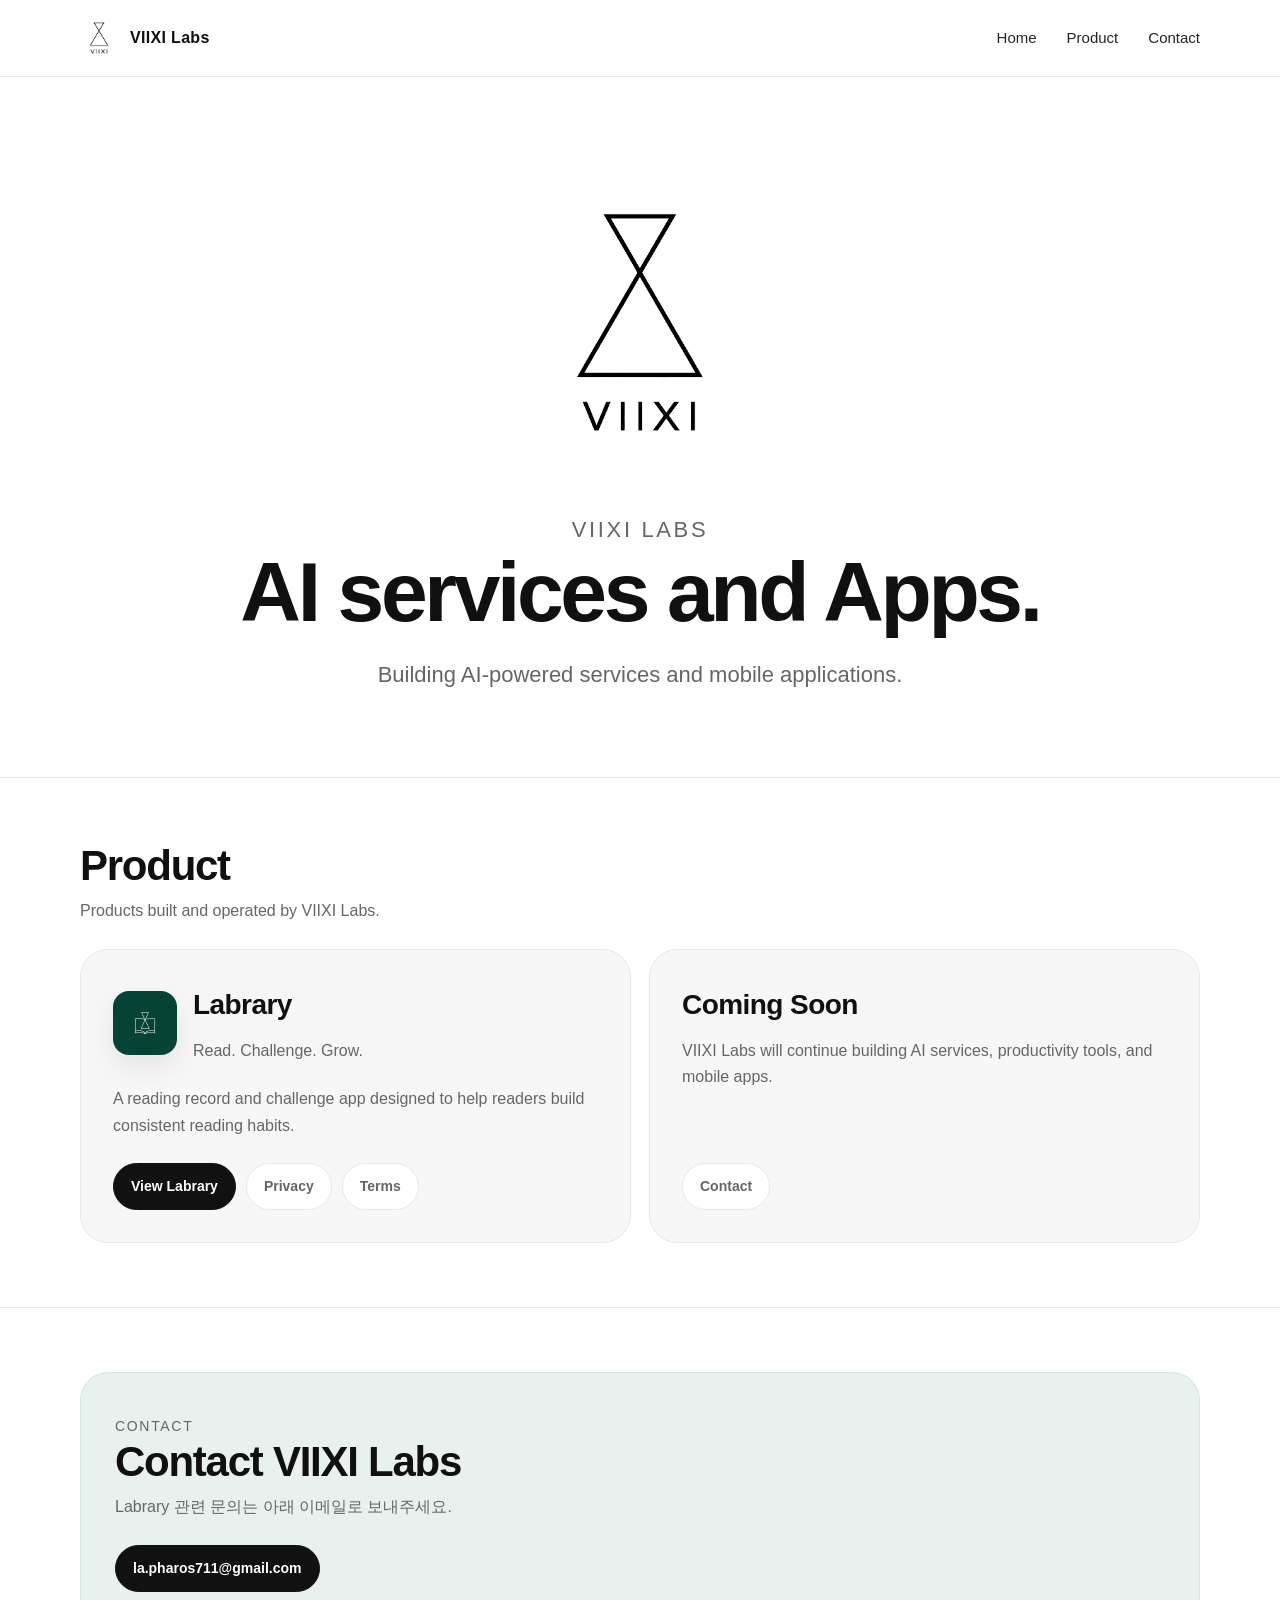
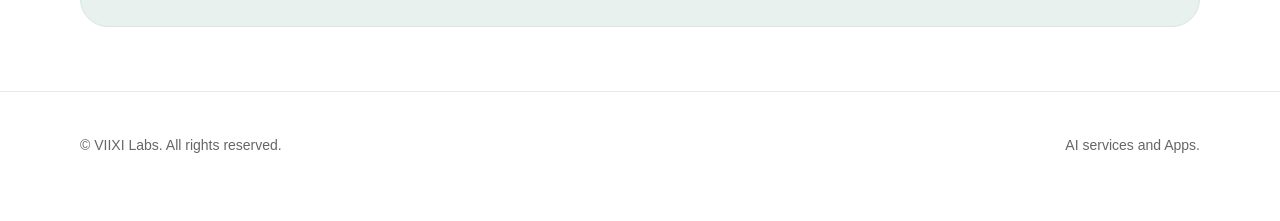
==== index.html @ dda53515 "Add files via upload" ====
<!doctype html>
<html lang="ko">
<head>
  <meta charset="utf-8">
  <meta name="viewport" content="width=device-width, initial-scale=1">
  <title>VIIXI Labs | AI services and Apps</title>
  <meta name="description" content="VIIXI Labs builds AI services and Apps.">
  <link rel="stylesheet" href="/style.css">
</head>
<body>
  <header class="nav-wrap">
    <div class="container nav">
      <a class="brand" href="/">
        <img src="/assets/viixi-logo.png" alt="VIIXI Labs logo">
        <span>VIIXI Labs</span>
      </a>
      <nav class="nav-links">
        <a href="/">Home</a>
        <a href="/#product">Product</a>
        <a href="/#contact">Contact</a>
      </nav>
    </div>
  </header>
  
<main>
  <section class="container hero" id="home">
    <img class="hero-logo" src="/assets/viixi-logo.png" alt="VIIXI logo">
    <p class="eyebrow">VIIXI Labs</p>
    <h1>AI services and Apps.</h1>
    <p>Building AI-powered services and mobile applications.</p>
  </section>

  <section class="section" id="product">
    <div class="container">
      <div class="section-head">
        <div>
          <h2>Product</h2>
          <p class="section-desc">Products built and operated by VIIXI Labs.</p>
        </div>
      </div>

      <div class="grid">
        <article class="card">
          <div>
            <div class="product-title-row">
              <img class="app-icon" src="/assets/labrary-icon.png" alt="Labrary app icon">
              <div>
                <h3>Labrary</h3>
                <p>Read. Challenge. Grow.</p>
              </div>
            </div>
            <p style="margin-top: 22px;">A reading record and challenge app designed to help readers build consistent reading habits.</p>
          </div>
          <div class="button-row">
            <a class="button dark" href="/labrary/">View Labrary</a>
            <a class="button secondary" href="/labrary/privacy/">Privacy</a>
            <a class="button secondary" href="/labrary/terms/">Terms</a>
          </div>
        </article>

        <article class="card">
          <div>
            <h3>Coming Soon</h3>
            <p>VIIXI Labs will continue building AI services, productivity tools, and mobile apps.</p>
          </div>
          <div class="button-row">
            <a class="button secondary" href="#contact">Contact</a>
          </div>
        </article>
      </div>
    </div>
  </section>

  <section class="section" id="contact">
    <div class="container">
      <div class="contact-box">
        <p class="eyebrow">Contact</p>
        <h2>Contact VIIXI Labs</h2>
        <p>Labrary 관련 문의는 아래 이메일로 보내주세요.</p>
        <div class="button-row">
          <a class="button dark" href="mailto:la.pharos711@gmail.com">la.pharos711@gmail.com</a>
        </div>
      </div>
    </div>
  </section>
</main>

  <footer class="footer">
    <div class="container footer-inner">
      <div>© VIIXI Labs. All rights reserved.</div>
      <div>AI services and Apps.</div>
    </div>
  </footer>
</body>
</html>
---- style.css ----
:root {
  --bg: #ffffff;
  --text: #101010;
  --muted: #666666;
  --soft: #f7f7f7;
  --line: #e8e8e8;
  --green: #013328;
  --green-soft: #e8f1ed;
}

* {
  box-sizing: border-box;
}

html {
  scroll-behavior: smooth;
}

body {
  margin: 0;
  background: var(--bg);
  color: var(--text);
  font-family: -apple-system, BlinkMacSystemFont, "Segoe UI", Roboto, "Noto Sans KR", "Apple SD Gothic Neo", Arial, sans-serif;
  line-height: 1.65;
}

a {
  color: inherit;
  text-decoration: none;
}

.container {
  width: min(1120px, calc(100% - 40px));
  margin: 0 auto;
}

.nav-wrap {
  position: sticky;
  top: 0;
  z-index: 10;
  background: rgba(255, 255, 255, 0.88);
  backdrop-filter: blur(18px);
  border-bottom: 1px solid var(--line);
}

.nav {
  height: 76px;
  display: flex;
  align-items: center;
  justify-content: space-between;
}

.brand {
  display: inline-flex;
  align-items: center;
  gap: 12px;
  font-weight: 650;
  letter-spacing: 0.02em;
}

.brand img {
  width: 38px;
  height: 38px;
  object-fit: contain;
}

.nav-links {
  display: flex;
  align-items: center;
  gap: 30px;
  font-size: 15px;
  color: #252525;
}

.nav-links a:hover,
.button:hover {
  opacity: 0.72;
}

.hero {
  padding: 112px 0 84px;
  text-align: center;
}

.hero-logo {
  width: 176px;
  height: auto;
  object-fit: contain;
  margin-bottom: 28px;
}

.eyebrow {
  margin: 0 0 12px;
  font-size: 14px;
  color: var(--muted);
  letter-spacing: 0.12em;
  text-transform: uppercase;
}

h1 {
  margin: 0;
  font-size: clamp(44px, 8vw, 84px);
  line-height: 1.05;
  letter-spacing: -0.04em;
  font-weight: 720;
}

.hero p {
  margin: 20px auto 0;
  max-width: 720px;
  font-size: clamp(18px, 2vw, 22px);
  color: var(--muted);
}

.section {
  padding: 64px 0;
  border-top: 1px solid var(--line);
}

.section-head {
  display: flex;
  align-items: end;
  justify-content: space-between;
  gap: 24px;
  margin-bottom: 24px;
}

.section h2 {
  margin: 0;
  font-size: clamp(28px, 4vw, 42px);
  letter-spacing: -0.03em;
  line-height: 1.15;
}

.section-desc {
  margin: 8px 0 0;
  color: var(--muted);
}

.grid {
  display: grid;
  grid-template-columns: repeat(2, minmax(0, 1fr));
  gap: 18px;
}

.card {
  background: var(--soft);
  border: 1px solid var(--line);
  border-radius: 28px;
  padding: 32px;
  min-height: 260px;
  display: flex;
  flex-direction: column;
  justify-content: space-between;
}

.card h3 {
  margin: 0 0 10px;
  font-size: 28px;
  letter-spacing: -0.02em;
}

.card p {
  margin: 0;
  color: var(--muted);
}

.product-title-row {
  display: flex;
  align-items: center;
  gap: 16px;
}

.app-icon {
  width: 64px;
  height: 64px;
  border-radius: 16px;
  object-fit: cover;
  box-shadow: 0 12px 30px rgba(0, 0, 0, 0.08);
}

.button-row {
  display: flex;
  flex-wrap: wrap;
  gap: 10px;
  margin-top: 24px;
}

.button {
  display: inline-flex;
  align-items: center;
  justify-content: center;
  border: 1px solid #111111;
  border-radius: 999px;
  padding: 11px 17px;
  font-size: 14px;
  font-weight: 560;
}

.button.dark {
  background: #111111;
  color: #ffffff;
}

.button.secondary {
  border-color: var(--line);
  color: var(--muted);
  background: #ffffff;
}

.split {
  display: grid;
  grid-template-columns: 0.9fr 1.1fr;
  gap: 36px;
  align-items: center;
}

.labrary-panel {
  background: linear-gradient(145deg, #013328, #00513f);
  border-radius: 36px;
  padding: 56px 28px;
  display: flex;
  justify-content: center;
  align-items: center;
}

.labrary-panel img {
  width: min(320px, 78%);
  height: auto;
  border-radius: 28px;
}

.store-card {
  background: #ffffff;
  border: 1px solid var(--line);
  border-radius: 24px;
  padding: 24px;
}

.store-card + .store-card {
  margin-top: 14px;
}

.store-card h3 {
  margin: 0 0 8px;
  font-size: 22px;
}

.store-card p {
  margin: 0 0 16px;
  color: var(--muted);
}

.contact-box {
  background: var(--green-soft);
  border: 1px solid #d7e6df;
  border-radius: 28px;
  padding: 34px;
}

.contact-box p {
  margin: 8px 0 0;
  color: var(--muted);
}

.footer {
  padding: 42px 0 64px;
  border-top: 1px solid var(--line);
  color: var(--muted);
  font-size: 14px;
}

.footer-inner {
  display: flex;
  justify-content: space-between;
  gap: 24px;
  flex-wrap: wrap;
}

.legal {
  max-width: 860px;
  padding: 58px 0 86px;
}

.legal h1 {
  font-size: 38px;
  letter-spacing: -0.03em;
  font-weight: 720;
  margin-bottom: 8px;
}

.legal .updated {
  color: var(--muted);
  margin-bottom: 36px;
}

.legal h2 {
  margin-top: 36px;
  font-size: 22px;
}

.legal p,
.legal li {
  color: #333333;
}

.legal ul {
  padding-left: 20px;
}

.notice {
  background: #fff8e6;
  border: 1px solid #ffe2a8;
  border-radius: 16px;
  padding: 16px;
  color: #5a4200;
  margin: 24px 0;
}

@media (max-width: 760px) {
  .nav {
    height: auto;
    padding: 18px 0;
    align-items: flex-start;
    gap: 16px;
    flex-direction: column;
  }

  .nav-links {
    gap: 18px;
    flex-wrap: wrap;
  }

  .hero {
    padding: 72px 0 60px;
  }

  .hero-logo {
    width: 140px;
  }

  .grid,
  .split {
    grid-template-columns: 1fr;
  }

  .section-head {
    align-items: flex-start;
    flex-direction: column;
  }

  .card {
    min-height: 230px;
  }
}
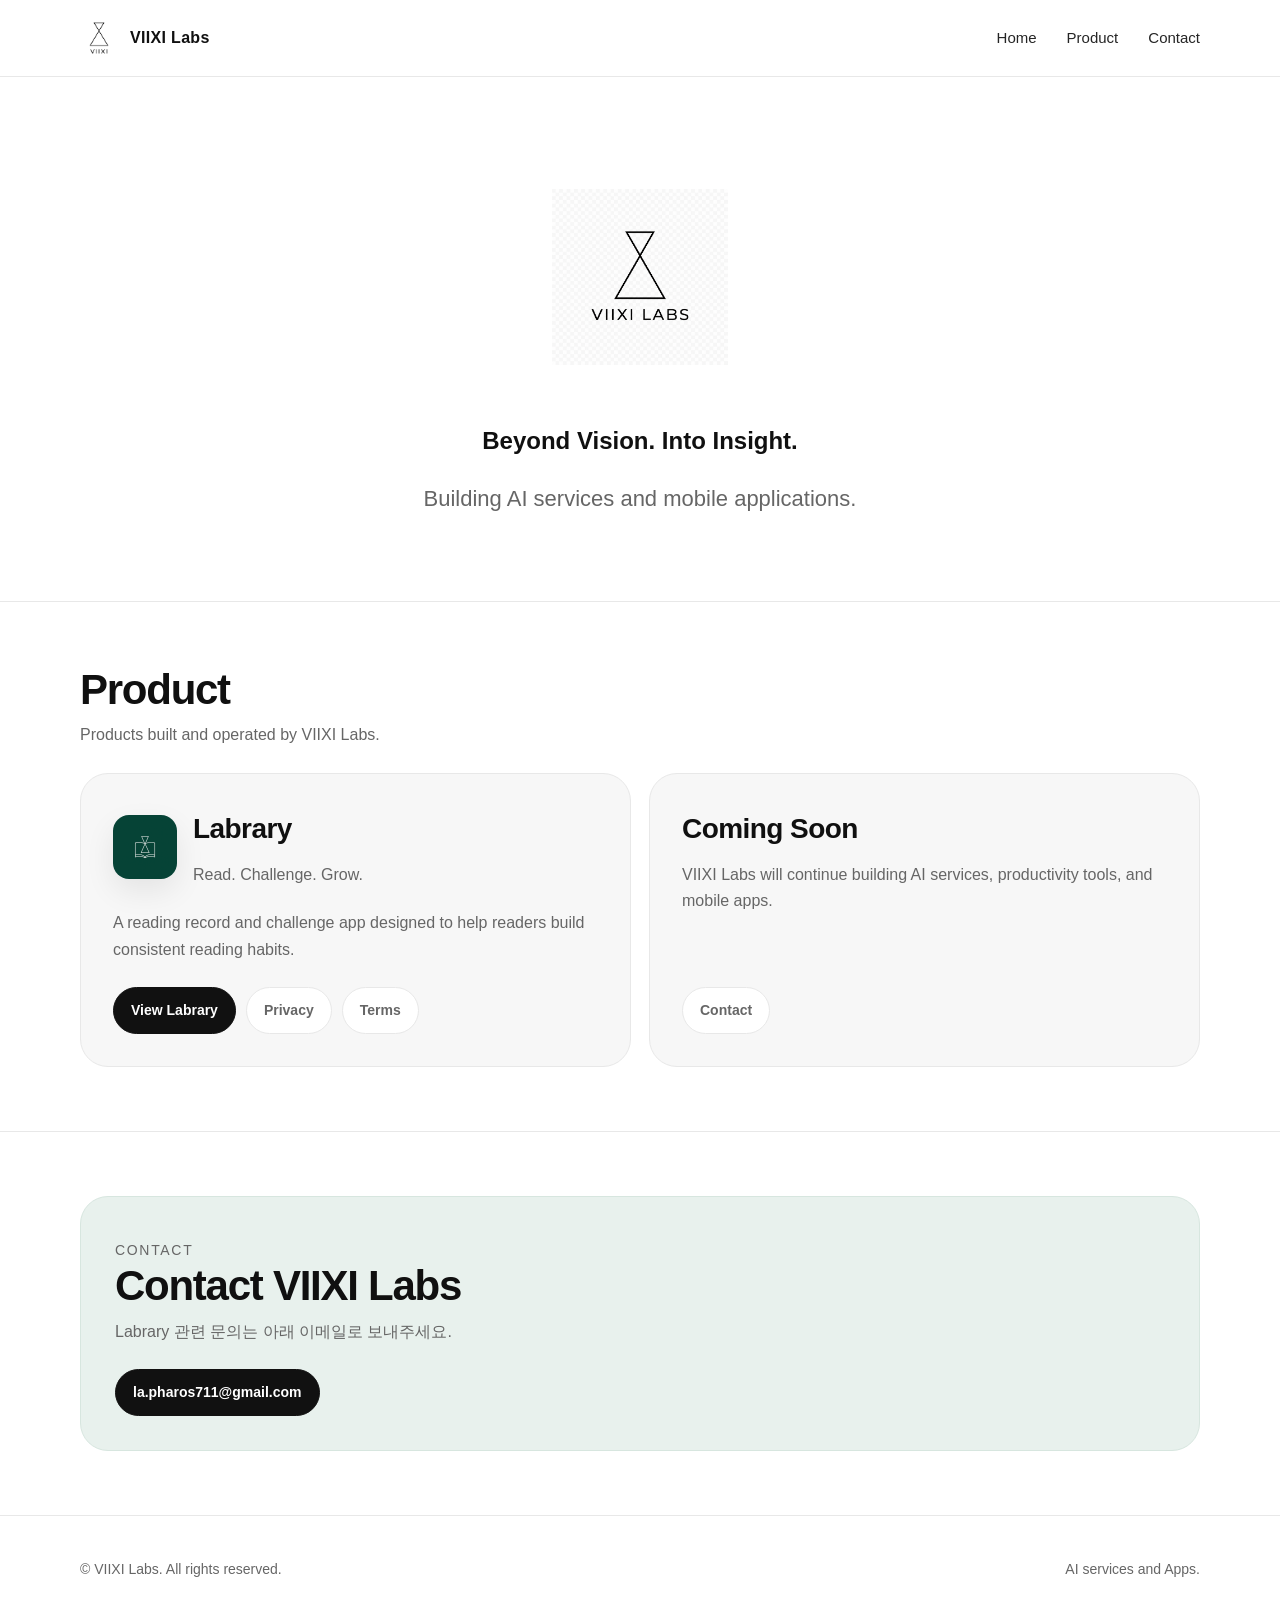
==== commit 0732cb77: "Update index.html" ====
--- a/index.html
+++ b/index.html
@@ -24,10 +24,9 @@
   
 <main>
   <section class="container hero" id="home">
-    <img class="hero-logo" src="/assets/viixi-logo.png" alt="VIIXI logo">
-    <p class="eyebrow">VIIXI Labs</p>
-    <h1>AI services and Apps.</h1>
-    <p>Building AI-powered services and mobile applications.</p>
+    <img class="hero-logo" src="/assets/viixilabs-logo.png" alt="VIIXI logo">
+    <h2>Beyond Vision. Into Insight.</h2>
+    <p>Building AI services and mobile applications.</p>
   </section>
 
   <section class="section" id="product">
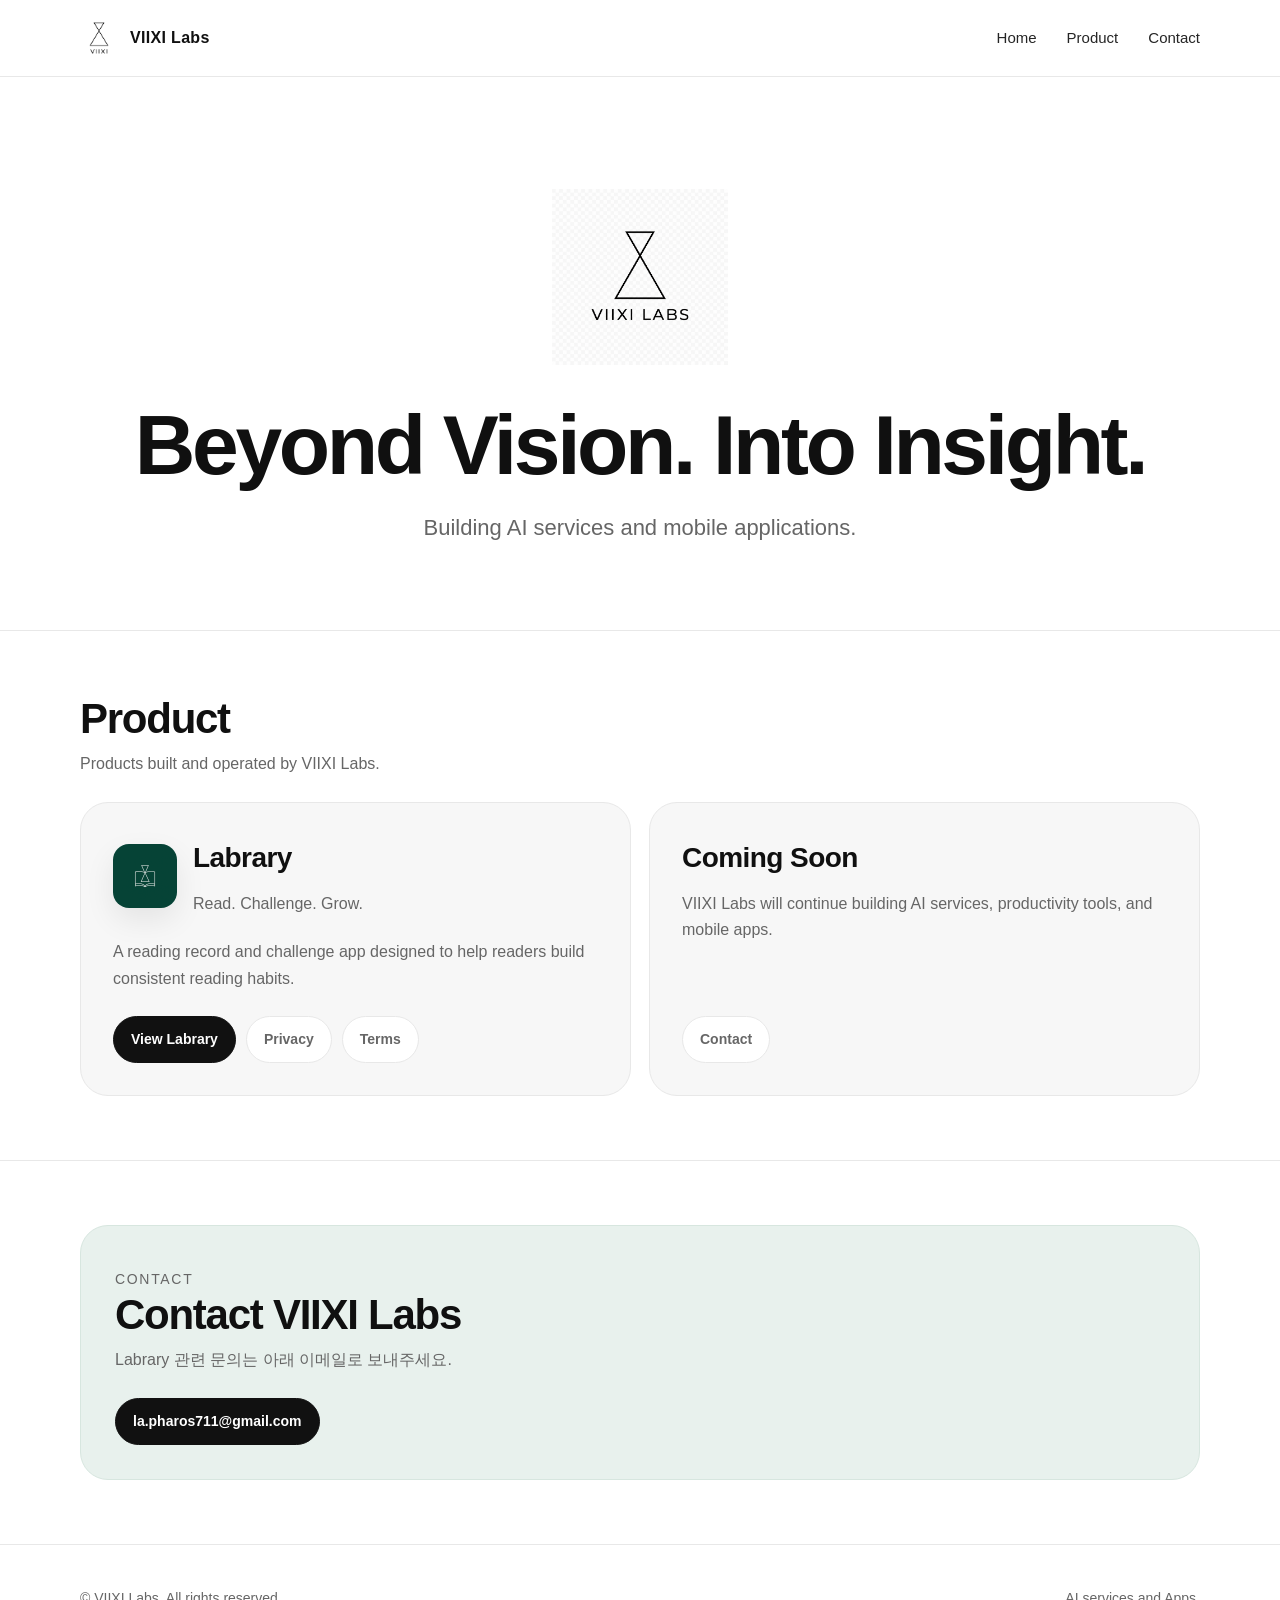
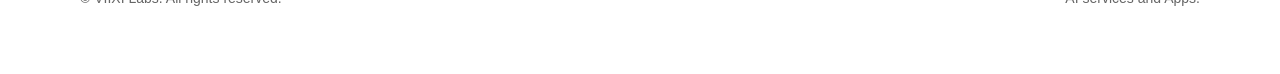
==== commit 970bf6ad: "Update index.html" ====
--- a/index.html
+++ b/index.html
@@ -25,7 +25,7 @@
 <main>
   <section class="container hero" id="home">
     <img class="hero-logo" src="/assets/viixilabs-logo.png" alt="VIIXI logo">
-    <h2>Beyond Vision. Into Insight.</h2>
+    <h1>Beyond Vision. Into Insight.</h1>
     <p>Building AI services and mobile applications.</p>
   </section>
 
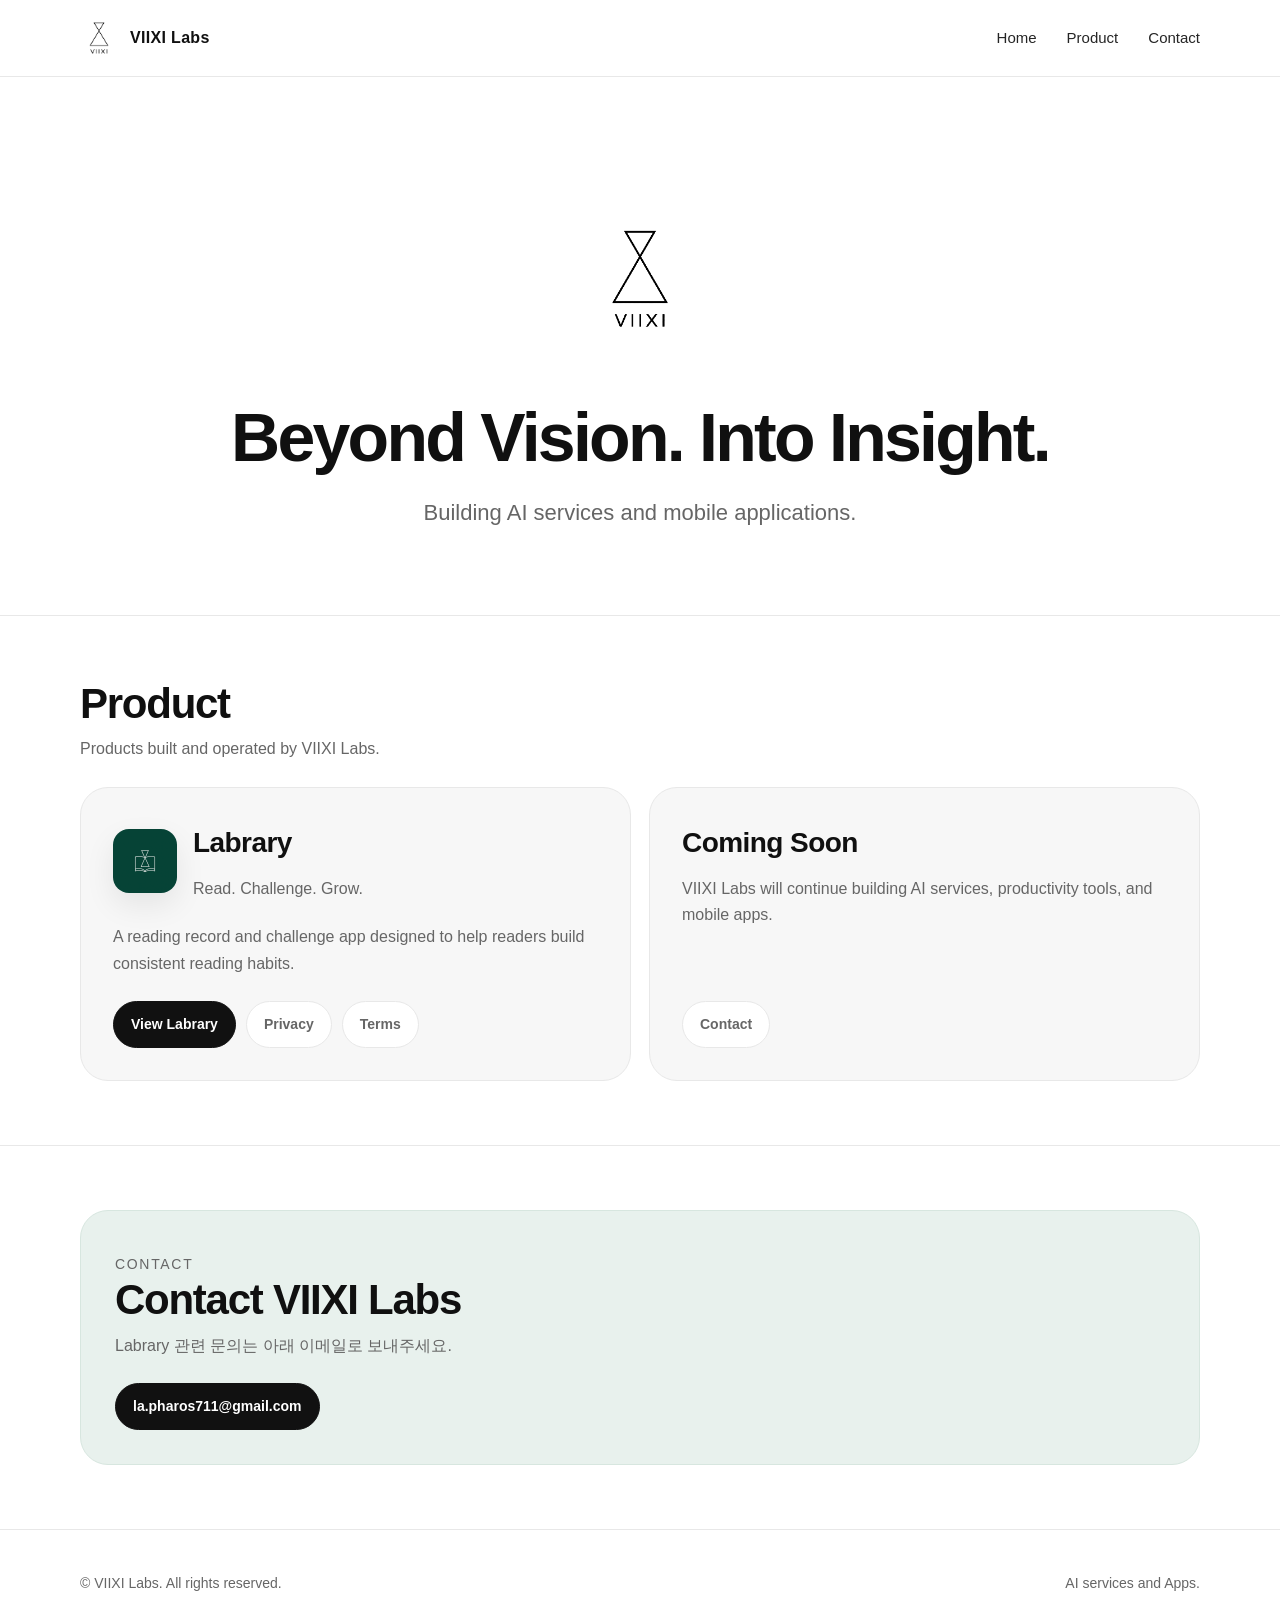
==== commit 2a585d55: "Update index.html" ====
--- a/index.html
+++ b/index.html
@@ -24,7 +24,7 @@
   
 <main>
   <section class="container hero" id="home">
-    <img class="hero-logo" src="/assets/viixilabs-logo.png" alt="VIIXI logo">
+    <img class="hero-logo" src="/assets/viixi-logo-transparent.png" alt="VIIXI logo">
     <h1>Beyond Vision. Into Insight.</h1>
     <p>Building AI services and mobile applications.</p>
   </section>
--- a/style.css
+++ b/style.css
@@ -100,8 +100,8 @@
 
 h1 {
   margin: 0;
-  font-size: clamp(44px, 8vw, 84px);
-  line-height: 1.05;
+  font-size: clamp(36px, 6vw, 68px);
+  line-height: 1.08;
   letter-spacing: -0.04em;
   font-weight: 720;
 }
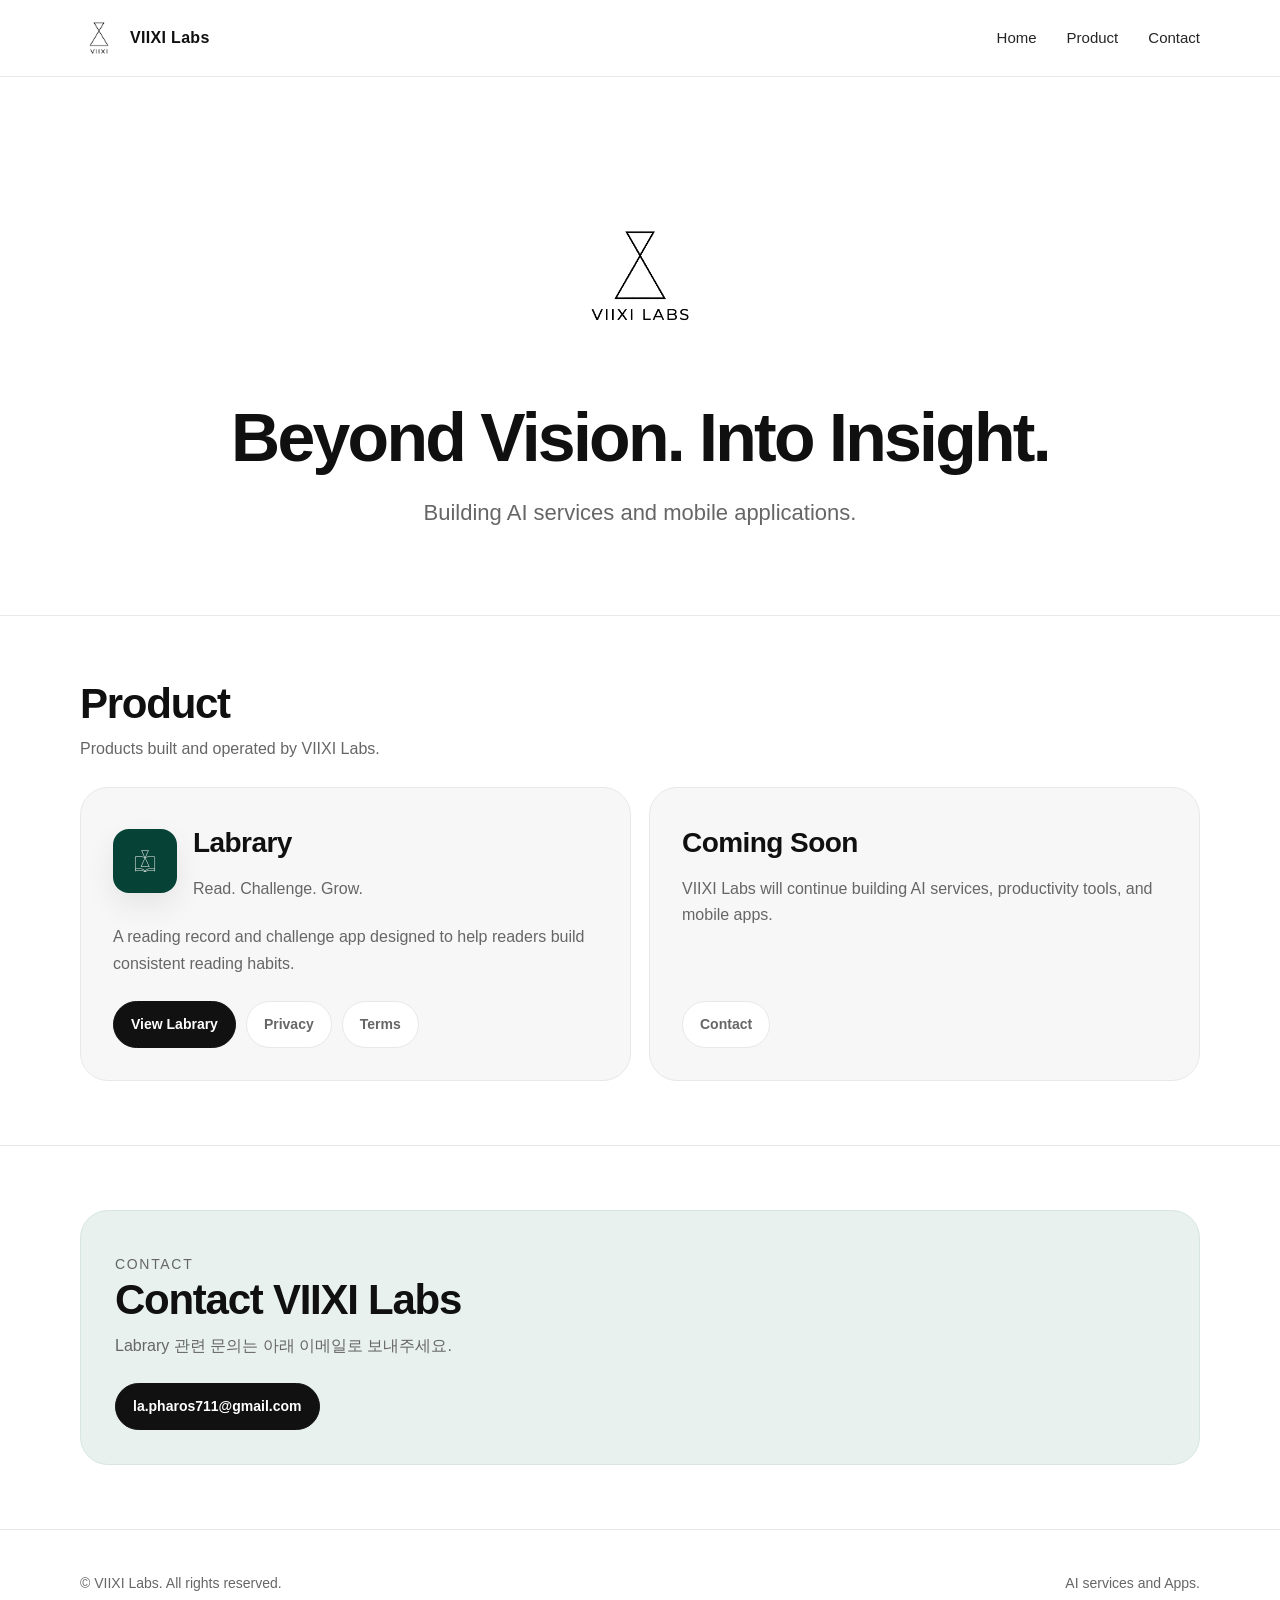
==== commit 57c1d036: "Update index.html" ====
--- a/index.html
+++ b/index.html
@@ -24,7 +24,7 @@
   
 <main>
   <section class="container hero" id="home">
-    <img class="hero-logo" src="/assets/viixi-logo-transparent.png" alt="VIIXI logo">
+    <img class="hero-logo" src="/assets/viixi-labs-logo-transparent.png" alt="VIIXI logo">
     <h1>Beyond Vision. Into Insight.</h1>
     <p>Building AI services and mobile applications.</p>
   </section>
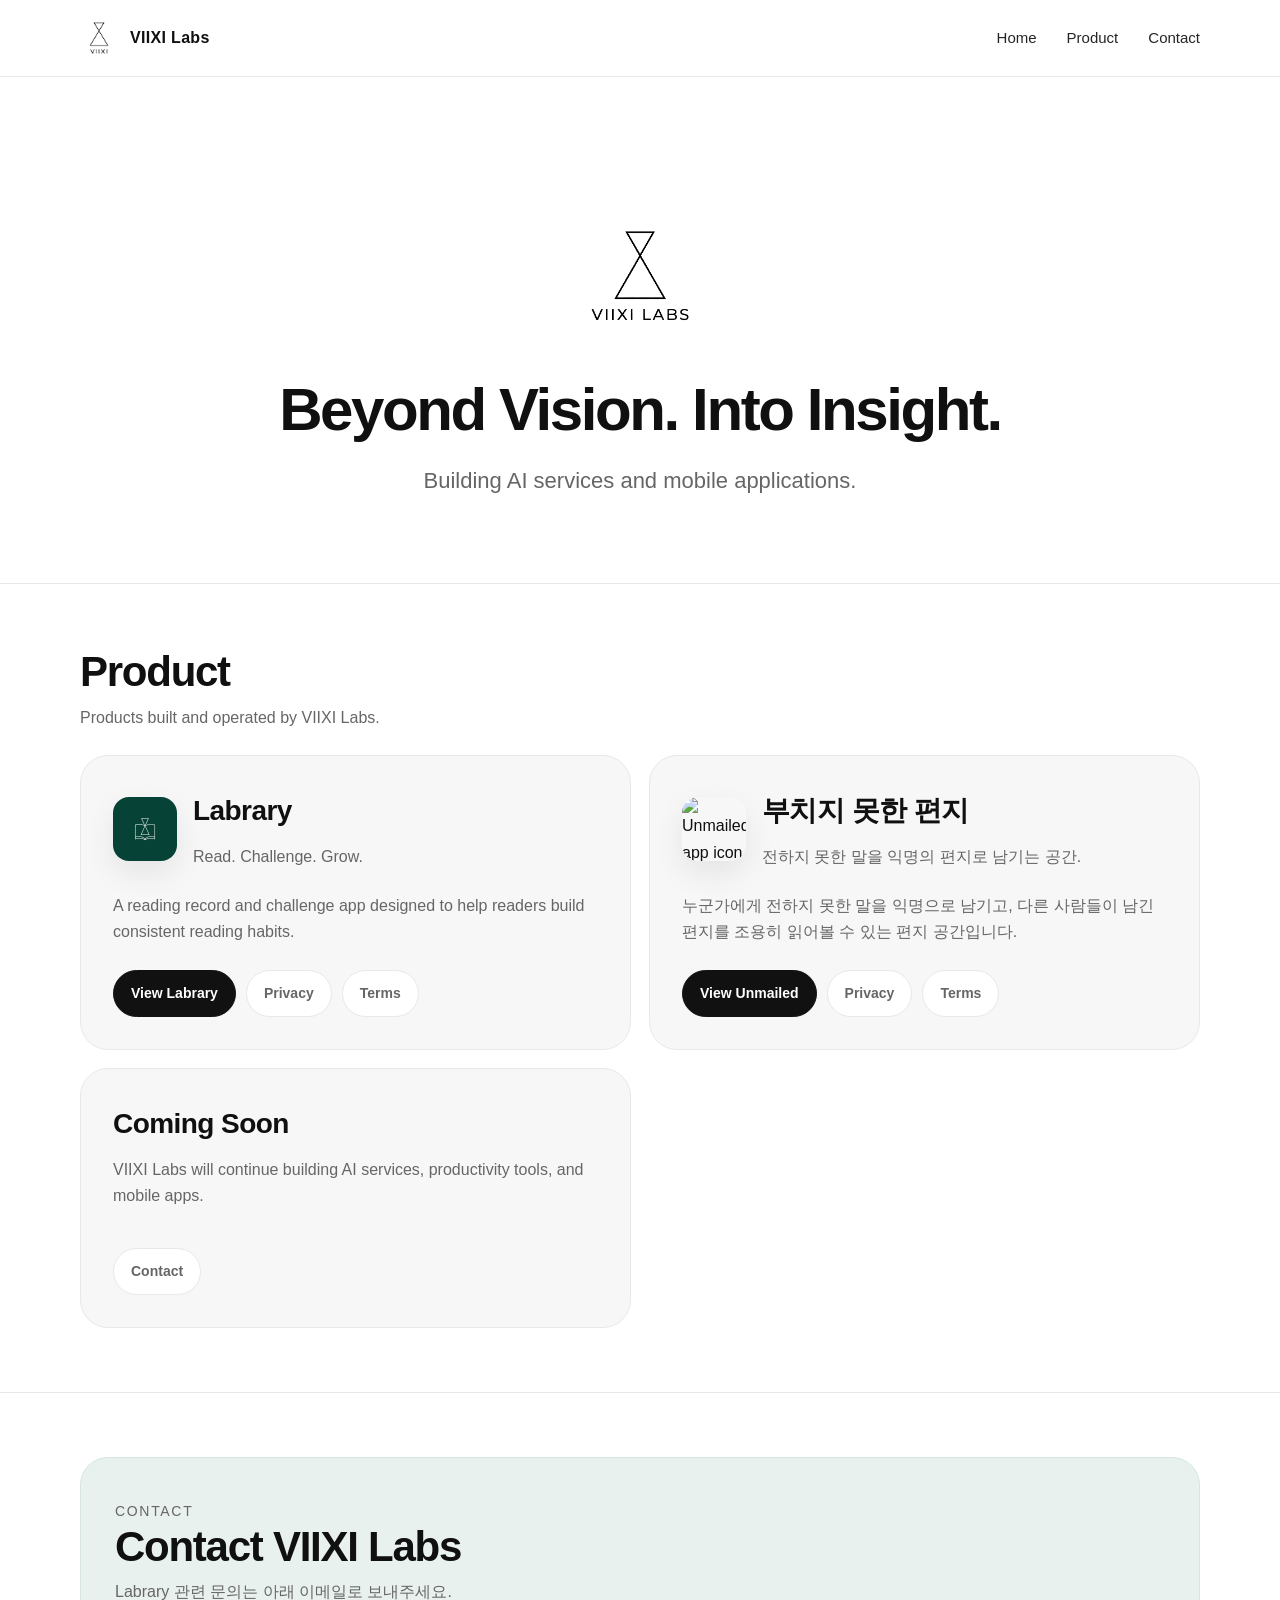
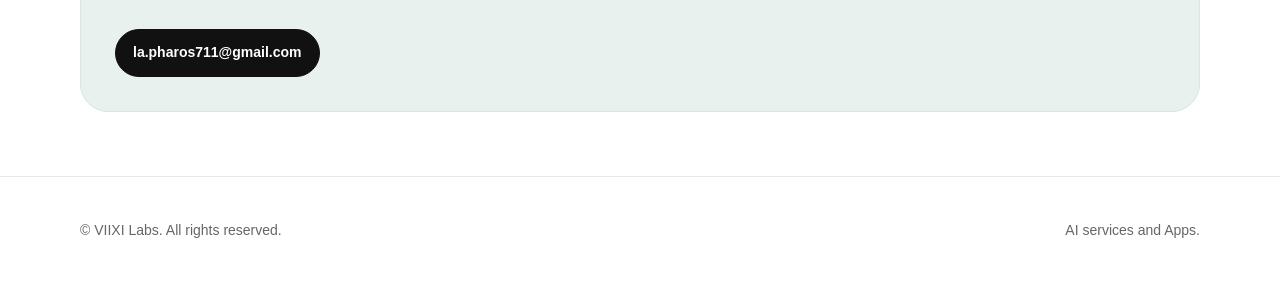
==== commit 2f24d433: "Update index.html" ====
--- a/index.html
+++ b/index.html
@@ -58,6 +58,30 @@
         </article>
 
         <article class="card">
+  <div>
+    <div class="product-title-row">
+      <img class="app-icon" src="/assets/unmailed-icon.png" alt="Unmailed app icon">
+      <div>
+        <h3>부치지 못한 편지</h3>
+        <p>전하지 못한 말을 익명의 편지로 남기는 공간.</p>
+      </div>
+    </div>
+
+    <p style="margin-top: 22px;">
+      누군가에게 전하지 못한 말을 익명으로 남기고,
+      다른 사람들이 남긴 편지를 조용히 읽어볼 수 있는 편지 공간입니다.
+    </p>
+  </div>
+
+  <div class="button-row">
+    <a class="button dark" href="/unmailed/">View Unmailed</a>
+    <a class="button secondary" href="/unmailed/privacy/">Privacy</a>
+    <a class="button secondary" href="/unmailed/terms/">Terms</a>
+  </div>
+</article>
+        
+
+        <article class="card">
           <div>
             <h3>Coming Soon</h3>
             <p>VIIXI Labs will continue building AI services, productivity tools, and mobile apps.</p>
--- a/style.css
+++ b/style.css
@@ -86,8 +86,8 @@
 .hero-logo {
   width: 176px;
   height: auto;
-  object-fit: contain;
-  margin-bottom: 28px;
+  object-fit: fit;
+  margin-bottom: 5px;
 }
 
 .eyebrow {
@@ -100,7 +100,7 @@
 
 h1 {
   margin: 0;
-  font-size: clamp(36px, 6vw, 68px);
+  font-size: clamp(30px, 6vw, 60px);
   line-height: 1.08;
   letter-spacing: -0.04em;
   font-weight: 720;
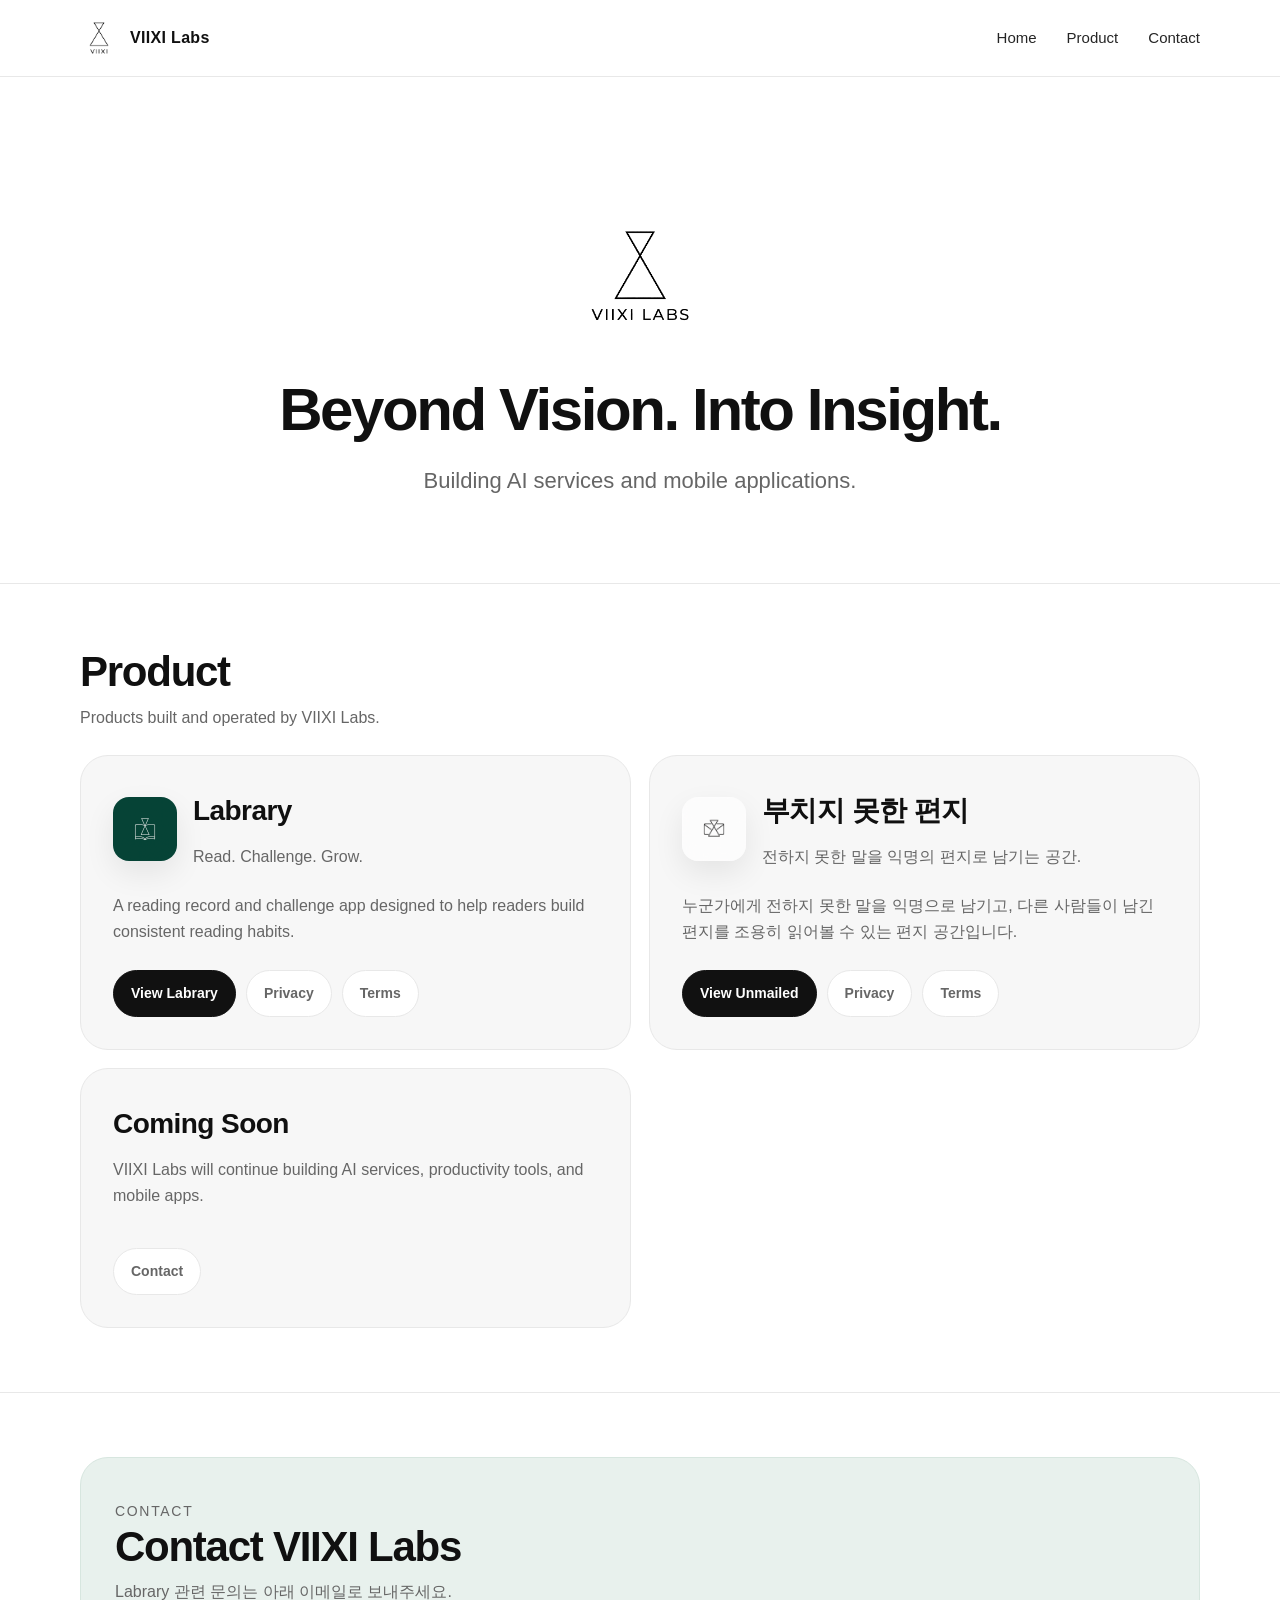
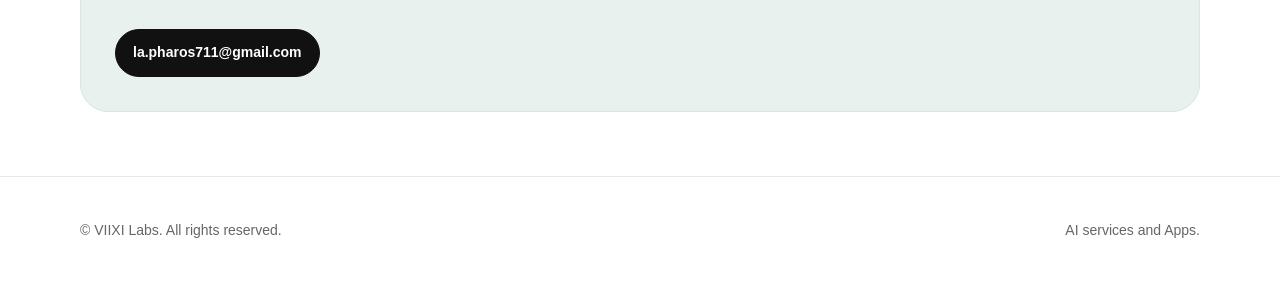
==== commit ece2f626: "Update index.html" ====
--- a/index.html
+++ b/index.html
@@ -3,8 +3,14 @@
 <head>
   <meta charset="utf-8">
   <meta name="viewport" content="width=device-width, initial-scale=1">
-  <title>VIIXI Labs | AI services and Apps</title>
-  <meta name="description" content="VIIXI Labs builds AI services and Apps.">
+
+  <title>VIIXI Labs | AI Services & Apps</title>
+  <meta name="description" content="VIIXI Labs builds AI services and mobile applications.">
+
+  <!-- Favicon -->
+  <link rel="icon" type="image/png" href="/assets/viixi-logo.png">
+
+  <!-- Stylesheet -->
   <link rel="stylesheet" href="/style.css">
 </head>
 <body>
--- a/style.css
+++ b/style.css
@@ -225,6 +225,10 @@
   align-items: center;
 }
 
+.labrary-panel.unmailed-panel {
+  background: #FAFAF8 !important;
+}
+
 .labrary-panel img {
   width: min(320px, 78%);
   height: auto;
